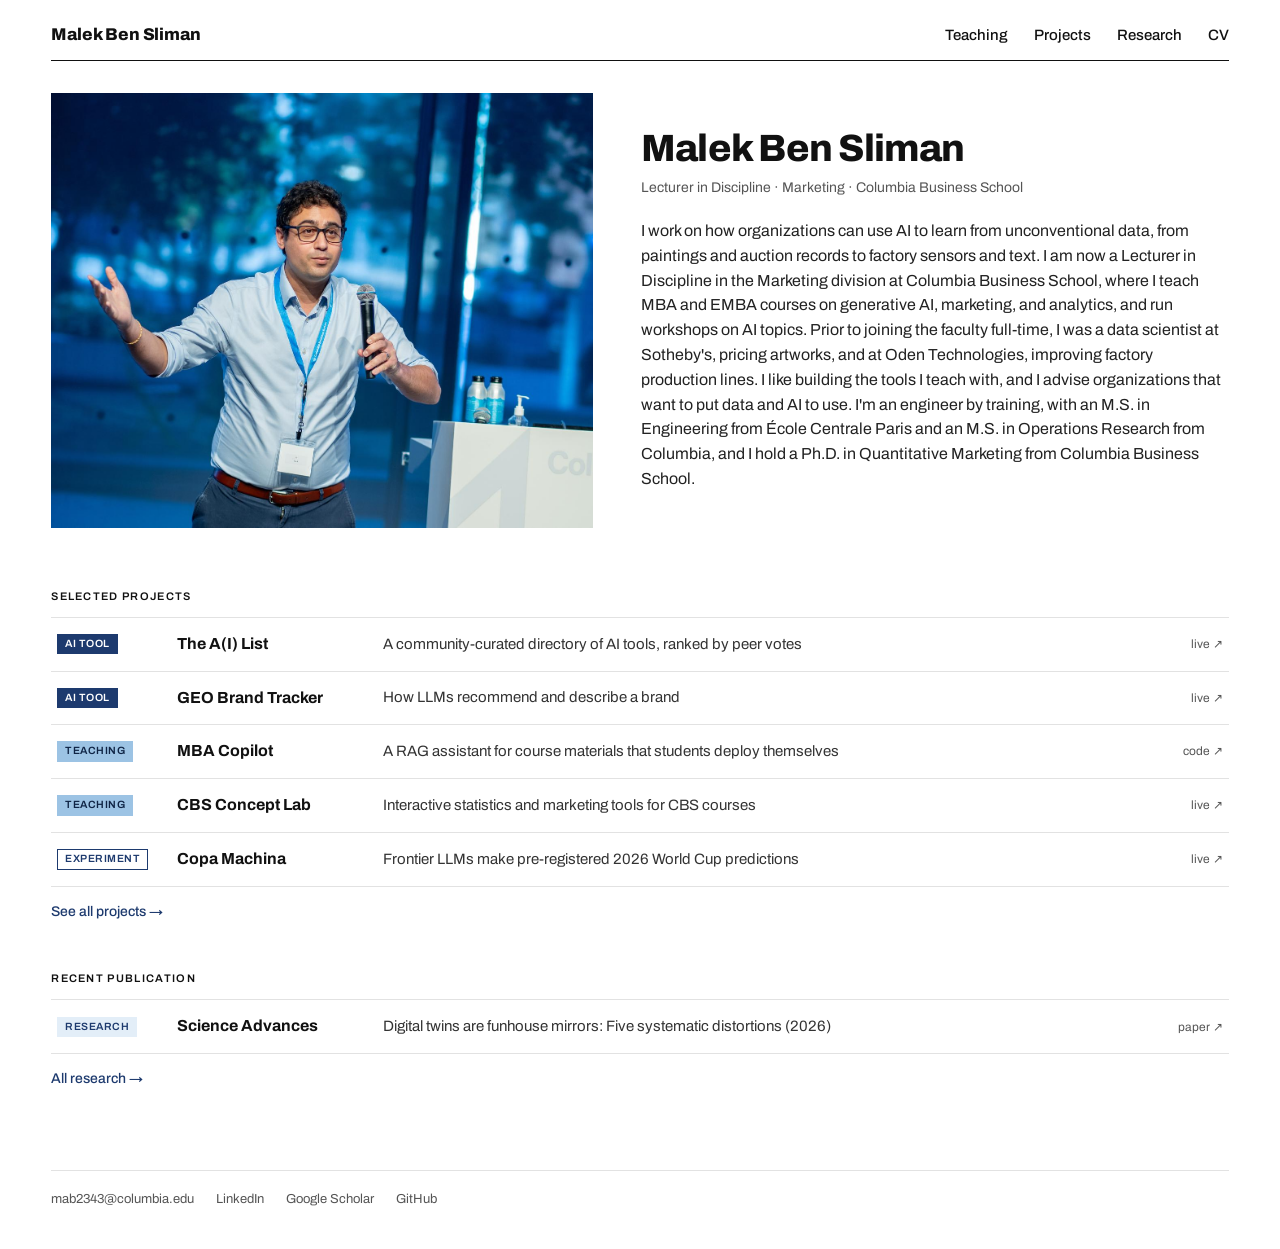
==== index.html @ 9b0d3ec6 "Wider layout on big screens; Science Advances paper on homepage - Content column 1040px -> 1280px wi" ====
<!doctype html>
<html lang="en">
<head>
  <meta charset="utf-8">
  <meta name="viewport" content="width=device-width, initial-scale=1">
  <title>Malek Ben Sliman</title>
  <meta name="description" content="Malek Ben Sliman is a Lecturer in Discipline in the Marketing division at Columbia Business School, working on how organizations can use AI to learn from unconventional data.">
  <meta name="google-site-verification" content="Wvb4ztsXDy-5L_1OYWuLPOG2adjC0HiQER0uwKYzLbo">
  <meta property="og:title" content="Malek Ben Sliman">
  <meta property="og:description" content="Lecturer in Discipline, Marketing, Columbia Business School. AI, unconventional data, and the tools I teach with.">
  <meta property="og:image" content="https://malekbensliman.github.io/photo-headshot.jpg">
  <meta property="og:type" content="website">
  <link rel="icon" href="data:image/svg+xml,%3Csvg xmlns='http://www.w3.org/2000/svg' viewBox='0 0 32 32'%3E%3Crect width='32' height='32' fill='%231d3a6e'/%3E%3Ctext x='16' y='23' font-family='Arial' font-weight='700' font-size='20' fill='%23fff' text-anchor='middle'%3EM%3C/text%3E%3C/svg%3E">
  <link rel="preconnect" href="https://fonts.googleapis.com">
  <link rel="preconnect" href="https://fonts.gstatic.com" crossorigin>
  <link href="https://fonts.googleapis.com/css2?family=Archivo:wght@400;500;600;800&display=swap" rel="stylesheet">
  <link rel="stylesheet" href="style.css?v=4">
</head>
<body>
  <header class="site-header">
    <div class="wrap">
      <a class="site-name" href="index.html">Malek Ben Sliman</a>
      <nav>
        <a href="teaching.html">Teaching</a>
        <a href="projects.html">Projects</a>
        <a href="research.html">Research</a>
        <a href="cv.pdf">CV</a>
      </nav>
    </div>
  </header>

  <main class="wrap">
    <section class="hero">
      <img class="hero-photo" src="photo-stage.jpg" alt="Malek Ben Sliman teaching at Columbia Business School">
      <div class="hero-text">
        <h1>Malek Ben Sliman</h1>
        <p class="role">Lecturer in Discipline · Marketing · Columbia Business School</p>
        <p class="intro">I work on how organizations can use AI to learn from unconventional data, from paintings and auction records to factory sensors and text. I am now a Lecturer in Discipline in the Marketing division at Columbia Business School, where I teach MBA and EMBA courses on generative AI, marketing, and analytics, and run workshops on AI topics. Prior to joining the faculty full-time, I was a data scientist at Sotheby's, pricing artworks, and at Oden Technologies, improving factory production lines. I like building the tools I teach with, and I advise organizations that want to put data and AI to use. I'm an engineer by training, with an M.S. in Engineering from École Centrale Paris and an M.S. in Operations Research from Columbia, and I hold a Ph.D. in Quantitative Marketing from Columbia Business School.</p>
      </div>
    </section>

    <section id="projects">
      <h2 class="label">Selected projects</h2>
      <ol class="projects">
        <li class="project">
          <a class="row" href="https://the-ai-list.io/" target="_blank" rel="noopener">
            <span class="tag tag-ai">AI tool</span>
            <span class="project-name">The A(I) List</span>
            <span class="project-desc">A community-curated directory of AI tools, ranked by peer votes</span>
            <span class="project-go">live <span aria-hidden="true">↗</span></span>
          </a>
        </li>
        <li class="project">
          <a class="row" href="https://geo-brand-tracker--geo-brand-tracker.us-central1.hosted.app/" target="_blank" rel="noopener">
            <span class="tag tag-ai">AI tool</span>
            <span class="project-name">GEO Brand Tracker</span>
            <span class="project-desc">How LLMs recommend and describe a brand</span>
            <span class="project-go">live <span aria-hidden="true">↗</span></span>
          </a>
        </li>
        <li class="project">
          <a class="row" href="https://github.com/malekbensliman/mba-copilot" target="_blank" rel="noopener">
            <span class="tag tag-teaching">Teaching</span>
            <span class="project-name">MBA Copilot</span>
            <span class="project-desc">A RAG assistant for course materials that students deploy themselves</span>
            <span class="project-go">code <span aria-hidden="true">↗</span></span>
          </a>
        </li>
        <li class="project">
          <a class="row" href="https://cbs-concept-lab.web.app/" target="_blank" rel="noopener">
            <span class="tag tag-teaching">Teaching</span>
            <span class="project-name">CBS Concept Lab</span>
            <span class="project-desc">Interactive statistics and marketing tools for CBS courses</span>
            <span class="project-go">live <span aria-hidden="true">↗</span></span>
          </a>
        </li>
        <li class="project">
          <a class="row" href="https://copa-machina.vercel.app/" target="_blank" rel="noopener">
            <span class="tag tag-experiment">Experiment</span>
            <span class="project-name">Copa Machina</span>
            <span class="project-desc">Frontier LLMs make pre-registered 2026 World Cup predictions</span>
            <span class="project-go">live <span aria-hidden="true">↗</span></span>
          </a>
        </li>
      </ol>
      <p class="see-all"><a href="projects.html">See all projects <span aria-hidden="true">→</span></a></p>
    </section>

    <section id="publication">
      <h2 class="label">Recent publication</h2>
      <ol class="projects">
        <li class="project">
          <a class="row" href="https://doi.org/10.1126/sciadv.aeh8260" target="_blank" rel="noopener">
            <span class="tag tag-research">Research</span>
            <span class="project-name">Science Advances</span>
            <span class="project-desc">Digital twins are funhouse mirrors: Five systematic distortions (2026)</span>
            <span class="project-go">paper <span aria-hidden="true">↗</span></span>
          </a>
        </li>
      </ol>
      <p class="see-all"><a href="research.html">All research <span aria-hidden="true">→</span></a></p>
    </section>
  </main>

  <footer class="site-footer">
    <div class="wrap">
      <a href="mailto:mab2343@columbia.edu">mab2343@columbia.edu</a>
      <a href="https://www.linkedin.com/in/malekbensliman" target="_blank" rel="noopener">LinkedIn</a>
      <a href="https://scholar.google.com/citations?user=B9X_WdcAAAAJ" target="_blank" rel="noopener">Google Scholar</a>
      <a href="https://github.com/malekbensliman" target="_blank" rel="noopener">GitHub</a>
    </div>
  </footer>
</body>
</html>
---- style.css ----
/* Malek Ben Sliman: site styles.
   White page, Archivo throughout, color only in category tags. */

:root {
  --ink: #111;
  --muted: #555;
  --rule: #e2e2e2;
  --link: #1d3a6e;
  --wrap: 1280px;
  --gutter: clamp(32px, 4vw, 64px);
}

*, *::before, *::after { box-sizing: border-box; }

html { -webkit-text-size-adjust: 100%; }

body {
  margin: 0;
  background: #fff;
  color: var(--ink);
  font-family: "Archivo", "Helvetica Neue", Arial, sans-serif;
  font-size: 16px;
  font-weight: 400;
  line-height: 1.55;
}

img { display: block; max-width: 100%; }

a { color: var(--link); text-decoration: none; }
a:hover { text-decoration: underline; }

h1, h2, h3, p { margin: 0; }

.wrap {
  max-width: var(--wrap);
  margin: 0 auto;
  padding: 0 var(--gutter);
}

/* ---------- Header ---------- */

/* Header and footer rules span the content column, not the padded box. */
.site-header .wrap,
.site-footer .wrap {
  width: calc(100% - 2 * var(--gutter));
  max-width: calc(var(--wrap) - 2 * var(--gutter));
  padding-left: 0;
  padding-right: 0;
}

.site-header .wrap {
  display: flex;
  align-items: baseline;
  justify-content: space-between;
  gap: 24px;
  padding-top: 22px;
  padding-bottom: 12px;
  border-bottom: 1.5px solid var(--ink);
}

.site-name {
  color: var(--ink);
  font-weight: 800;
  font-size: 17px;
  letter-spacing: -0.01em;
}
.site-name:hover { text-decoration: none; }

.site-header nav { display: flex; gap: 26px; font-size: 15px; font-weight: 500; }
.site-header nav a { color: var(--ink); }
.site-header nav a:hover { color: var(--link); }

/* ---------- Shared type ---------- */

.label {
  font-size: 11px;
  font-weight: 600;
  letter-spacing: 0.12em;
  text-transform: uppercase;
  margin-bottom: 12px;
}

.page-title {
  font-weight: 800;
  font-size: 36px;
  line-height: 1.05;
  letter-spacing: -0.02em;
  margin: 48px 0 8px;
}

.section { margin-top: 52px; }

.meta { color: var(--muted); font-size: 14px; }

/* ---------- Tags ---------- */

.tag {
  display: inline-block;
  padding: 3px 8px;
  font-size: 10.5px;
  font-weight: 600;
  letter-spacing: 0.05em;
  line-height: 1.4;
  text-transform: uppercase;
  white-space: nowrap;
}
.tag-ai { background: #1d3a6e; color: #fff; }
.tag-teaching { background: #9cc3e4; color: #0f2445; }
.tag-research { background: #e3eef8; color: #1d3a6e; }
.tag-experiment { background: #fff; color: #1d3a6e; outline: 1px solid #1d3a6e; outline-offset: -1px; }

/* ---------- Home: hero ---------- */

.hero {
  display: grid;
  grid-template-columns: 46% 1fr;
  min-height: 380px;
  margin-top: 32px;
}

.hero-photo {
  width: 100%;
  height: 100%;
  object-fit: cover;
  object-position: 48% 30%;
}

.hero-text { align-self: center; padding: 36px 0 36px 48px; }

.hero h1 {
  font-weight: 800;
  font-size: 38px;
  line-height: 1.05;
  letter-spacing: -0.02em;
}

.hero .role { color: var(--muted); font-size: 14px; margin: 8px 0 20px; }

.hero .intro { font-size: 16px; color: #222; }

/* ---------- Home: projects ---------- */

#projects { margin-top: 60px; scroll-margin-top: 24px; }
#publication { margin-top: 48px; }

.projects { list-style: none; margin: 0; padding: 0; border-bottom: 1px solid var(--rule); }

.project { border-top: 1px solid var(--rule); }

.project .row {
  display: grid;
  grid-template-columns: 104px 190px 1fr 64px;
  gap: 16px;
  align-items: center;
  padding: 14px 6px;
  color: var(--ink);
}
.project .row:hover { text-decoration: none; background: #f5f8fc; }
.project .row:hover .project-name { color: var(--link); }

.project .tag { justify-self: start; }
.project-name { font-weight: 700; }
.project-desc { color: #333; font-size: 15px; }
.project-go { color: var(--muted); font-size: 12px; text-align: right; white-space: nowrap; }

/* ---------- Inner pages: courses, entries ---------- */

.lede { max-width: 760px; margin-bottom: 8px; }

.course { border-top: 1px solid var(--rule); padding: 22px 0 24px; max-width: 760px; }
.course:first-of-type { margin-top: 20px; }
.course h3 { font-size: 20px; font-weight: 700; letter-spacing: -0.01em; }
.course .meta { margin: 4px 0 10px; }

.entries { list-style: none; margin: 0; padding: 0; max-width: 760px; }
.entries li { border-top: 1px solid var(--rule); padding: 14px 0; }
.entries li:last-child { border-bottom: 1px solid var(--rule); }
.entries strong { font-weight: 700; }
.lede + .entries { margin-top: 16px; }

.pub { border-top: 1px solid var(--rule); padding: 20px 0 22px; max-width: 760px; scroll-margin-top: 24px; }
.pub:first-of-type { margin-top: 4px; }
.pub h3 { font-size: 18px; font-weight: 700; line-height: 1.3; }
.pub h3 a { color: var(--ink); }
.pub h3 a:hover { color: var(--link); }
.pub .meta { margin-top: 6px; }
.pub .meta b { font-weight: 600; color: var(--ink); }
.pub details { margin-top: 10px; }
.pub summary { cursor: pointer; color: var(--link); font-size: 14px; font-weight: 500; }
.pub details p { margin-top: 10px; font-size: 15px; color: #333; }

/* ---------- Projects page ---------- */

.see-all { margin-top: 14px; font-size: 14px; font-weight: 500; }

.project-entry {
  display: grid;
  grid-template-columns: 380px 1fr;
  gap: 32px;
  align-items: start;
  border-top: 1px solid var(--rule);
  padding: 28px 0;
  scroll-margin-top: 24px;
}
.project-entry:first-of-type { margin-top: 28px; }
.project-entry:last-of-type { border-bottom: 1px solid var(--rule); }

.project-shot {
  width: 100%;
  aspect-ratio: 16 / 10;
  object-fit: cover;
  object-position: left top;
  border: 1px solid var(--rule);
}
.shot-block { display: flex; align-items: flex-end; padding: 18px; border: 0; }
.shot-block span { font-weight: 800; font-size: 26px; line-height: 1.05; letter-spacing: -0.02em; }
.shot-teaching { background: #9cc3e4; color: #0f2445; }

.project-body h2 { font-size: 22px; font-weight: 800; letter-spacing: -0.01em; }
.project-meta { margin: 8px 0 12px; font-size: 14px; color: var(--muted); display: flex; flex-wrap: wrap; gap: 6px 10px; align-items: center; }
.project-summary { max-width: 62ch; }
.project-links { margin-top: 12px; font-size: 14px; font-weight: 600; }

/* ---------- Teaching: headshot ---------- */

.page-head { display: flex; align-items: flex-end; justify-content: space-between; gap: 24px; max-width: 760px; }
.headshot { width: 140px; height: 140px; object-fit: cover; object-position: 52% 18%; margin-top: 32px; }

/* ---------- Footer ---------- */

.site-footer .wrap {
  display: flex;
  flex-wrap: wrap;
  gap: 8px 22px;
  margin-top: 80px;
  padding-top: 18px;
  padding-bottom: 40px;
  border-top: 1px solid var(--rule);
  font-size: 13px;
  color: var(--muted);
}
.site-footer a { color: var(--muted); }
.site-footer a:hover { color: var(--link); }

/* ---------- Large screens ---------- */

@media (min-width: 1440px) {
  body { font-size: 17px; }
  .hero { min-height: 460px; }
  .hero h1 { font-size: 46px; }
  .hero .role { font-size: 15px; }
  .hero .intro { font-size: 17px; }
  .page-title { font-size: 42px; }
  .project .row { grid-template-columns: 120px 230px 1fr 70px; padding-top: 16px; padding-bottom: 16px; }
  .project-desc { font-size: 16px; }
  .project-entry { grid-template-columns: 440px 1fr; gap: 40px; }
  .course, .entries, .pub, .lede, .page-head { max-width: 860px; }
}

/* ---------- Phones and portrait tablets ---------- */

@media (max-width: 860px) {
  :root { --gutter: 16px; }

  .site-header .wrap { flex-direction: column; gap: 6px; }
  .site-header nav { flex-wrap: wrap; gap: 4px 18px; }

  .hero { grid-template-columns: 1fr; min-height: 0; margin-top: 20px; }
  .hero-photo { height: clamp(280px, 50vw, 420px); }
  .hero-text { padding: 22px 0 0; }
  .hero h1 { font-size: 32px; }

  .page-title { font-size: 30px; margin-top: 32px; }

  .project-entry { grid-template-columns: 1fr; gap: 16px; }
  .headshot { width: 96px; height: 96px; margin-top: 24px; }

  .project .row {
    grid-template-columns: auto 1fr auto;
    grid-template-areas: "tag name go" "desc desc desc";
    gap: 6px 10px;
    padding: 12px 0;
  }
  .project .tag { grid-area: tag; }
  .project-name { grid-area: name; }
  .project-go { grid-area: go; }
  .project-desc { grid-area: desc; font-size: 14px; }
}
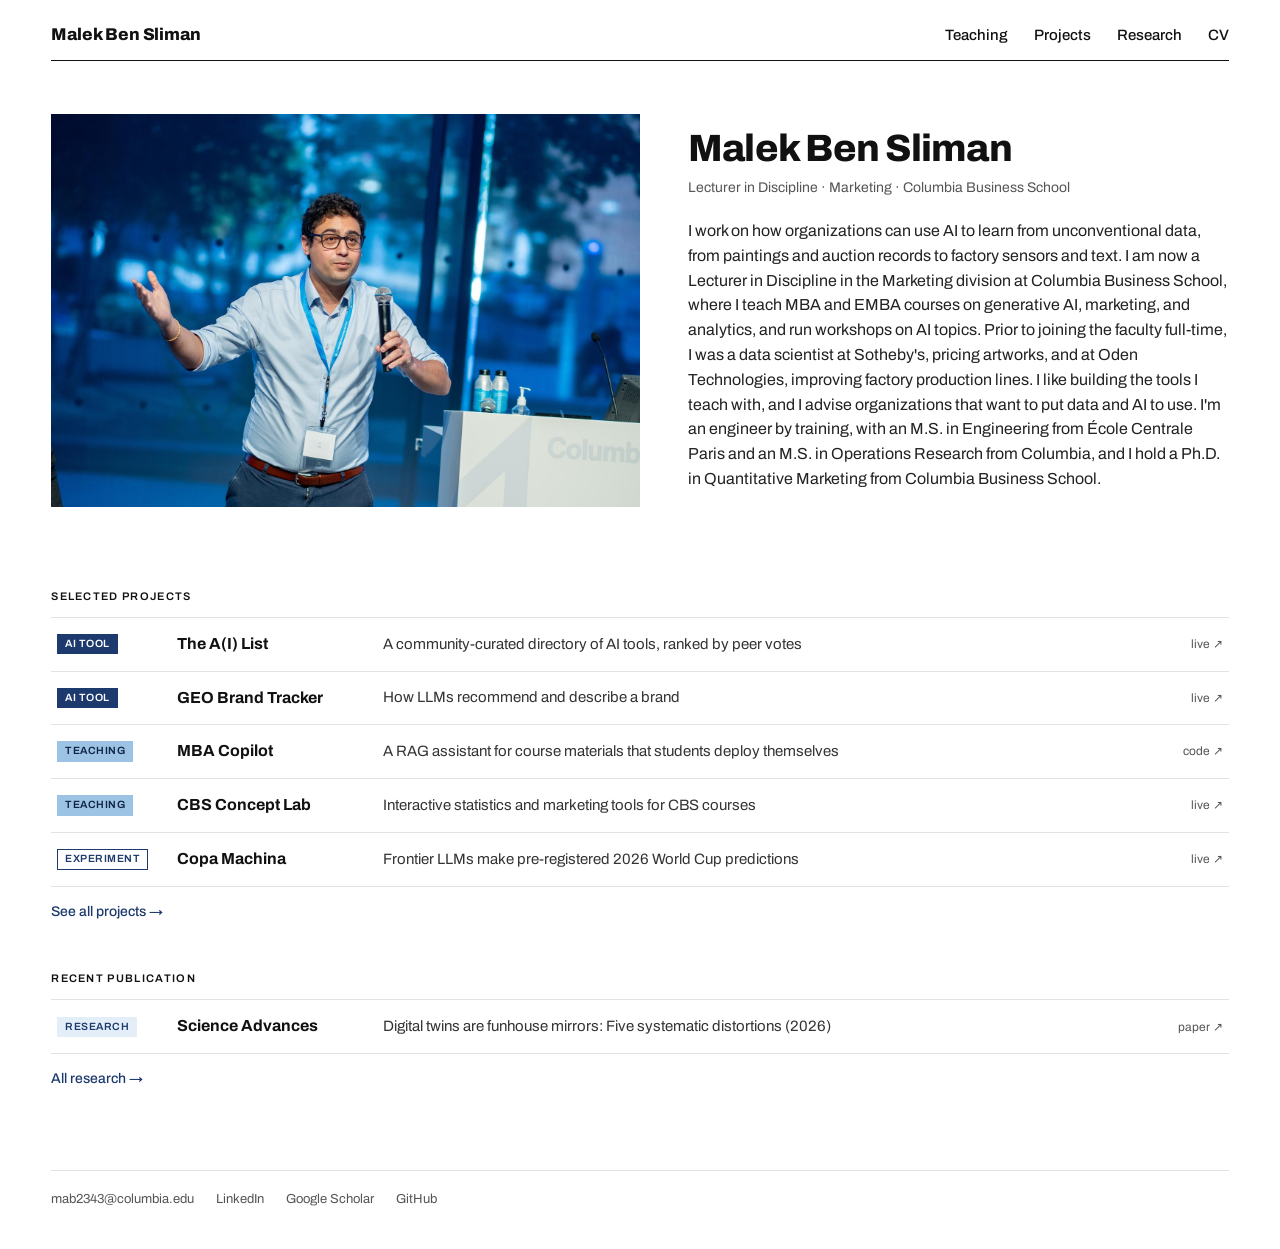
==== commit e7593683: "Show homepage photo uncropped so the open-hand gesture stays in frame Claude-Session: https://claude" ====
--- a/index.html
+++ b/index.html
@@ -14,7 +14,7 @@
   <link rel="preconnect" href="https://fonts.googleapis.com">
   <link rel="preconnect" href="https://fonts.gstatic.com" crossorigin>
   <link href="https://fonts.googleapis.com/css2?family=Archivo:wght@400;500;600;800&display=swap" rel="stylesheet">
-  <link rel="stylesheet" href="style.css?v=4">
+  <link rel="stylesheet" href="style.css?v=5">
 </head>
 <body>
   <header class="site-header">
--- a/style.css
+++ b/style.css
@@ -113,17 +113,13 @@
 
 .hero {
   display: grid;
-  grid-template-columns: 46% 1fr;
-  min-height: 380px;
+  grid-template-columns: 50% 1fr;
+  align-items: center;
   margin-top: 32px;
 }
 
-.hero-photo {
-  width: 100%;
-  height: 100%;
-  object-fit: cover;
-  object-position: 48% 30%;
-}
+/* Shown whole at its natural 3:2 shape: the open-hand gesture is the point of the photo. */
+.hero-photo { width: 100%; height: auto; }
 
 .hero-text { align-self: center; padding: 36px 0 36px 48px; }
 
@@ -246,7 +242,6 @@
 
 @media (min-width: 1440px) {
   body { font-size: 17px; }
-  .hero { min-height: 460px; }
   .hero h1 { font-size: 46px; }
   .hero .role { font-size: 15px; }
   .hero .intro { font-size: 17px; }
@@ -265,8 +260,7 @@
   .site-header .wrap { flex-direction: column; gap: 6px; }
   .site-header nav { flex-wrap: wrap; gap: 4px 18px; }
 
-  .hero { grid-template-columns: 1fr; min-height: 0; margin-top: 20px; }
-  .hero-photo { height: clamp(280px, 50vw, 420px); }
+  .hero { grid-template-columns: 1fr; margin-top: 20px; }
   .hero-text { padding: 22px 0 0; }
   .hero h1 { font-size: 32px; }
 
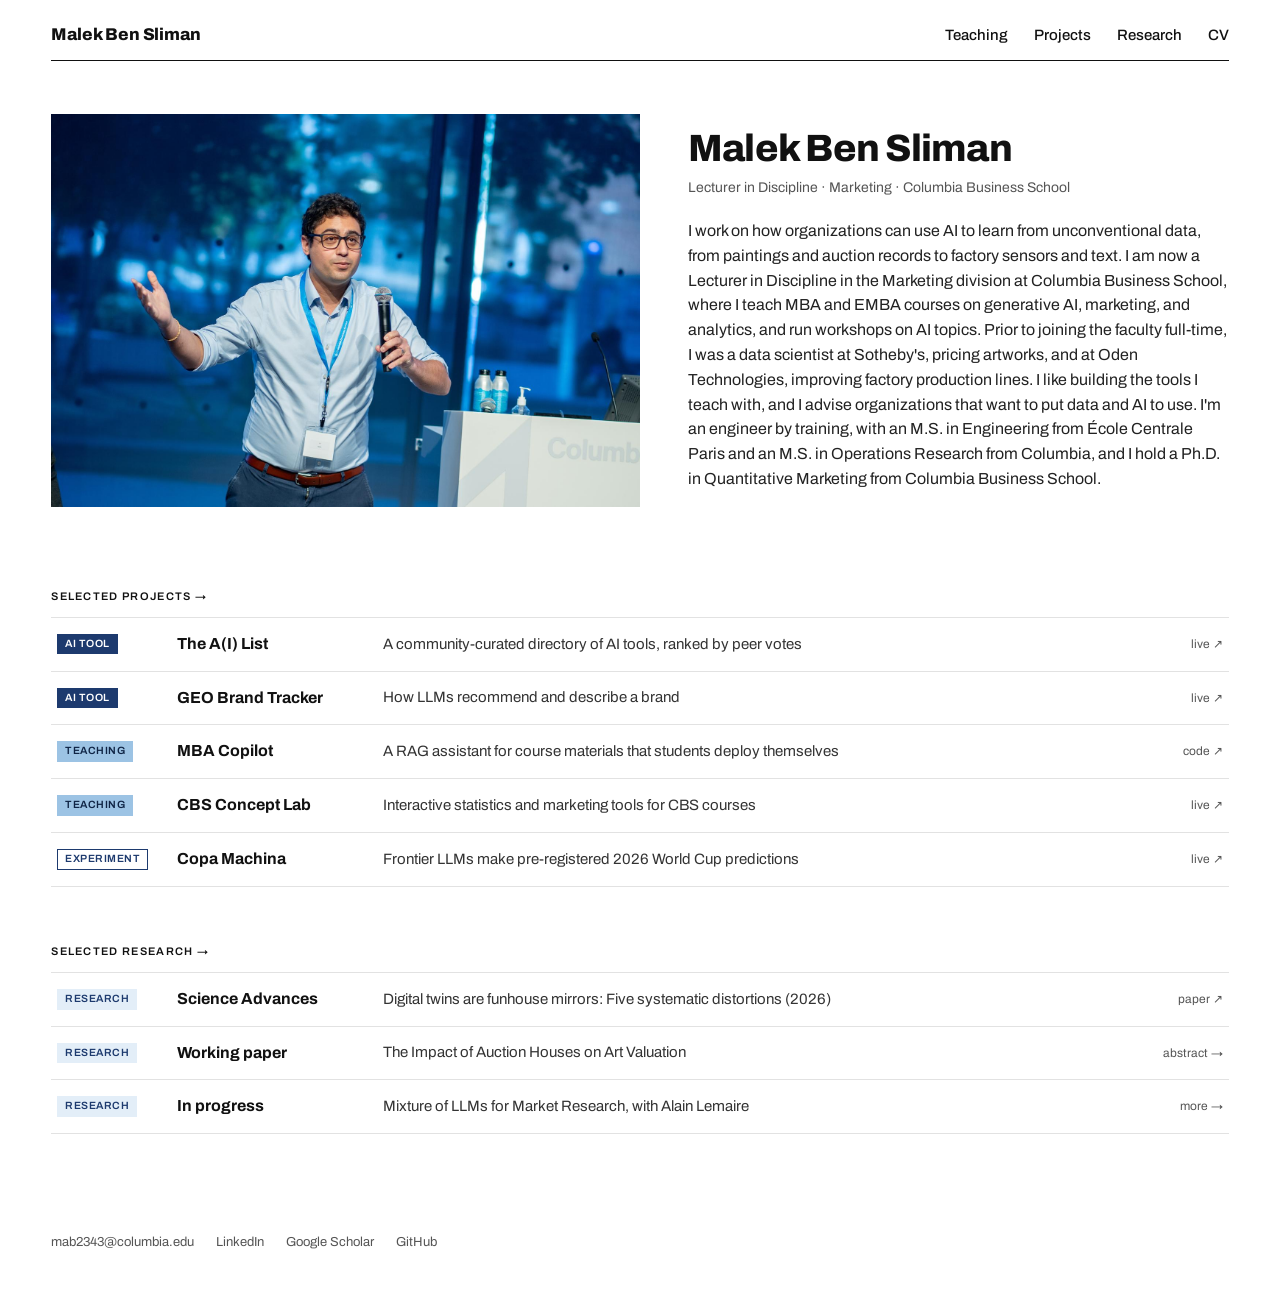
==== commit 7e5f4eb2: "Use the page width; homepage Selected research - Content column 1440px; Teaching and Research use tw" ====
--- a/index.html
+++ b/index.html
@@ -10,11 +10,11 @@
   <meta property="og:description" content="Lecturer in Discipline, Marketing, Columbia Business School. AI, unconventional data, and the tools I teach with.">
   <meta property="og:image" content="https://malekbensliman.github.io/photo-headshot.jpg">
   <meta property="og:type" content="website">
-  <link rel="icon" href="data:image/svg+xml,%3Csvg xmlns='http://www.w3.org/2000/svg' viewBox='0 0 32 32'%3E%3Crect width='32' height='32' fill='%231d3a6e'/%3E%3Ctext x='16' y='23' font-family='Arial' font-weight='700' font-size='20' fill='%23fff' text-anchor='middle'%3EM%3C/text%3E%3C/svg%3E">
+  <link rel="icon" type="image/svg+xml" href="favicon.svg">
   <link rel="preconnect" href="https://fonts.googleapis.com">
   <link rel="preconnect" href="https://fonts.gstatic.com" crossorigin>
   <link href="https://fonts.googleapis.com/css2?family=Archivo:wght@400;500;600;800&display=swap" rel="stylesheet">
-  <link rel="stylesheet" href="style.css?v=5">
+  <link rel="stylesheet" href="style.css?v=6">
 </head>
 <body>
   <header class="site-header">
@@ -40,7 +40,7 @@
     </section>
 
     <section id="projects">
-      <h2 class="label">Selected projects</h2>
+      <h2 class="label"><a href="projects.html">Selected projects <span aria-hidden="true">→</span></a></h2>
       <ol class="projects">
         <li class="project">
           <a class="row" href="https://the-ai-list.io/" target="_blank" rel="noopener">
@@ -83,11 +83,10 @@
           </a>
         </li>
       </ol>
-      <p class="see-all"><a href="projects.html">See all projects <span aria-hidden="true">→</span></a></p>
     </section>
 
-    <section id="publication">
-      <h2 class="label">Recent publication</h2>
+    <section id="research">
+      <h2 class="label"><a href="research.html">Selected research <span aria-hidden="true">→</span></a></h2>
       <ol class="projects">
         <li class="project">
           <a class="row" href="https://doi.org/10.1126/sciadv.aeh8260" target="_blank" rel="noopener">
@@ -97,8 +96,23 @@
             <span class="project-go">paper <span aria-hidden="true">↗</span></span>
           </a>
         </li>
+        <li class="project">
+          <a class="row" href="research.html#art-valuation">
+            <span class="tag tag-research">Research</span>
+            <span class="project-name">Working paper</span>
+            <span class="project-desc">The Impact of Auction Houses on Art Valuation</span>
+            <span class="project-go">abstract <span aria-hidden="true">→</span></span>
+          </a>
+        </li>
+        <li class="project">
+          <a class="row" href="research.html#llm-mixture">
+            <span class="tag tag-research">Research</span>
+            <span class="project-name">In progress</span>
+            <span class="project-desc">Mixture of LLMs for Market Research, with Alain Lemaire</span>
+            <span class="project-go">more <span aria-hidden="true">→</span></span>
+          </a>
+        </li>
       </ol>
-      <p class="see-all"><a href="research.html">All research <span aria-hidden="true">→</span></a></p>
     </section>
   </main>
 
--- a/style.css
+++ b/style.css
@@ -6,7 +6,7 @@
   --muted: #555;
   --rule: #e2e2e2;
   --link: #1d3a6e;
-  --wrap: 1280px;
+  --wrap: 1440px;
   --gutter: clamp(32px, 4vw, 64px);
 }
 
@@ -137,7 +137,7 @@
 /* ---------- Home: projects ---------- */
 
 #projects { margin-top: 60px; scroll-margin-top: 24px; }
-#publication { margin-top: 48px; }
+#research { margin-top: 56px; }
 
 .projects { list-style: none; margin: 0; padding: 0; border-bottom: 1px solid var(--rule); }
 
@@ -161,33 +161,45 @@
 
 /* ---------- Inner pages: courses, entries ---------- */
 
-.lede { max-width: 760px; margin-bottom: 8px; }
-
-.course { border-top: 1px solid var(--rule); padding: 22px 0 24px; max-width: 760px; }
+.lede { max-width: 860px; margin-bottom: 8px; }
+
+/* Two columns on wide screens: name and details left, description right. */
+.course, .pub, .entries li {
+  display: grid;
+  grid-template-columns: minmax(260px, 1fr) 2fr;
+  grid-template-rows: auto 1fr; /* extra height goes below the details, not between title and details */
+  column-gap: 48px;
+  align-items: start;
+}
+.course > *, .pub > *, .entries li > * { grid-column: 1; }
+.course > p:not(.meta), .pub > details, .entries .entry-text { grid-column: 2; grid-row: 1 / span 2; }
+
+.course { border-top: 1px solid var(--rule); padding: 22px 0 24px; }
 .course:first-of-type { margin-top: 20px; }
 .course h3 { font-size: 20px; font-weight: 700; letter-spacing: -0.01em; }
-.course .meta { margin: 4px 0 10px; }
-
-.entries { list-style: none; margin: 0; padding: 0; max-width: 760px; }
+.course .meta { margin: 4px 0 0; }
+
+.entries { list-style: none; margin: 0; padding: 0; }
 .entries li { border-top: 1px solid var(--rule); padding: 14px 0; }
 .entries li:last-child { border-bottom: 1px solid var(--rule); }
 .entries strong { font-weight: 700; }
 .lede + .entries { margin-top: 16px; }
 
-.pub { border-top: 1px solid var(--rule); padding: 20px 0 22px; max-width: 760px; scroll-margin-top: 24px; }
+.pub { border-top: 1px solid var(--rule); padding: 20px 0 22px; scroll-margin-top: 24px; }
 .pub:first-of-type { margin-top: 4px; }
 .pub h3 { font-size: 18px; font-weight: 700; line-height: 1.3; }
 .pub h3 a { color: var(--ink); }
 .pub h3 a:hover { color: var(--link); }
 .pub .meta { margin-top: 6px; }
 .pub .meta b { font-weight: 600; color: var(--ink); }
-.pub details { margin-top: 10px; }
+.pub details { margin-top: 0; }
 .pub summary { cursor: pointer; color: var(--link); font-size: 14px; font-weight: 500; }
-.pub details p { margin-top: 10px; font-size: 15px; color: #333; }
+.pub details p { margin-top: 8px; font-size: 15px; color: #333; }
 
 /* ---------- Projects page ---------- */
 
-.see-all { margin-top: 14px; font-size: 14px; font-weight: 500; }
+h2.label a { color: var(--ink); }
+h2.label a:hover { color: var(--link); text-decoration: none; }
 
 .project-entry {
   display: grid;
@@ -219,7 +231,7 @@
 
 /* ---------- Teaching: headshot ---------- */
 
-.page-head { display: flex; align-items: flex-end; justify-content: space-between; gap: 24px; max-width: 760px; }
+.page-head { display: flex; align-items: flex-end; justify-content: space-between; gap: 24px; }
 .headshot { width: 140px; height: 140px; object-fit: cover; object-position: 52% 18%; margin-top: 32px; }
 
 /* ---------- Footer ---------- */
@@ -231,7 +243,6 @@
   margin-top: 80px;
   padding-top: 18px;
   padding-bottom: 40px;
-  border-top: 1px solid var(--rule);
   font-size: 13px;
   color: var(--muted);
 }
@@ -249,7 +260,6 @@
   .project .row { grid-template-columns: 120px 230px 1fr 70px; padding-top: 16px; padding-bottom: 16px; }
   .project-desc { font-size: 16px; }
   .project-entry { grid-template-columns: 440px 1fr; gap: 40px; }
-  .course, .entries, .pub, .lede, .page-head { max-width: 860px; }
 }
 
 /* ---------- Phones and portrait tablets ---------- */
@@ -267,6 +277,8 @@
   .page-title { font-size: 30px; margin-top: 32px; }
 
   .project-entry { grid-template-columns: 1fr; gap: 16px; }
+  .course, .pub, .entries li { grid-template-columns: 1fr; }
+  .course > p:not(.meta), .pub > details, .entries .entry-text { grid-column: 1; grid-row: auto; margin-top: 10px; }
   .headshot { width: 96px; height: 96px; margin-top: 24px; }
 
   .project .row {
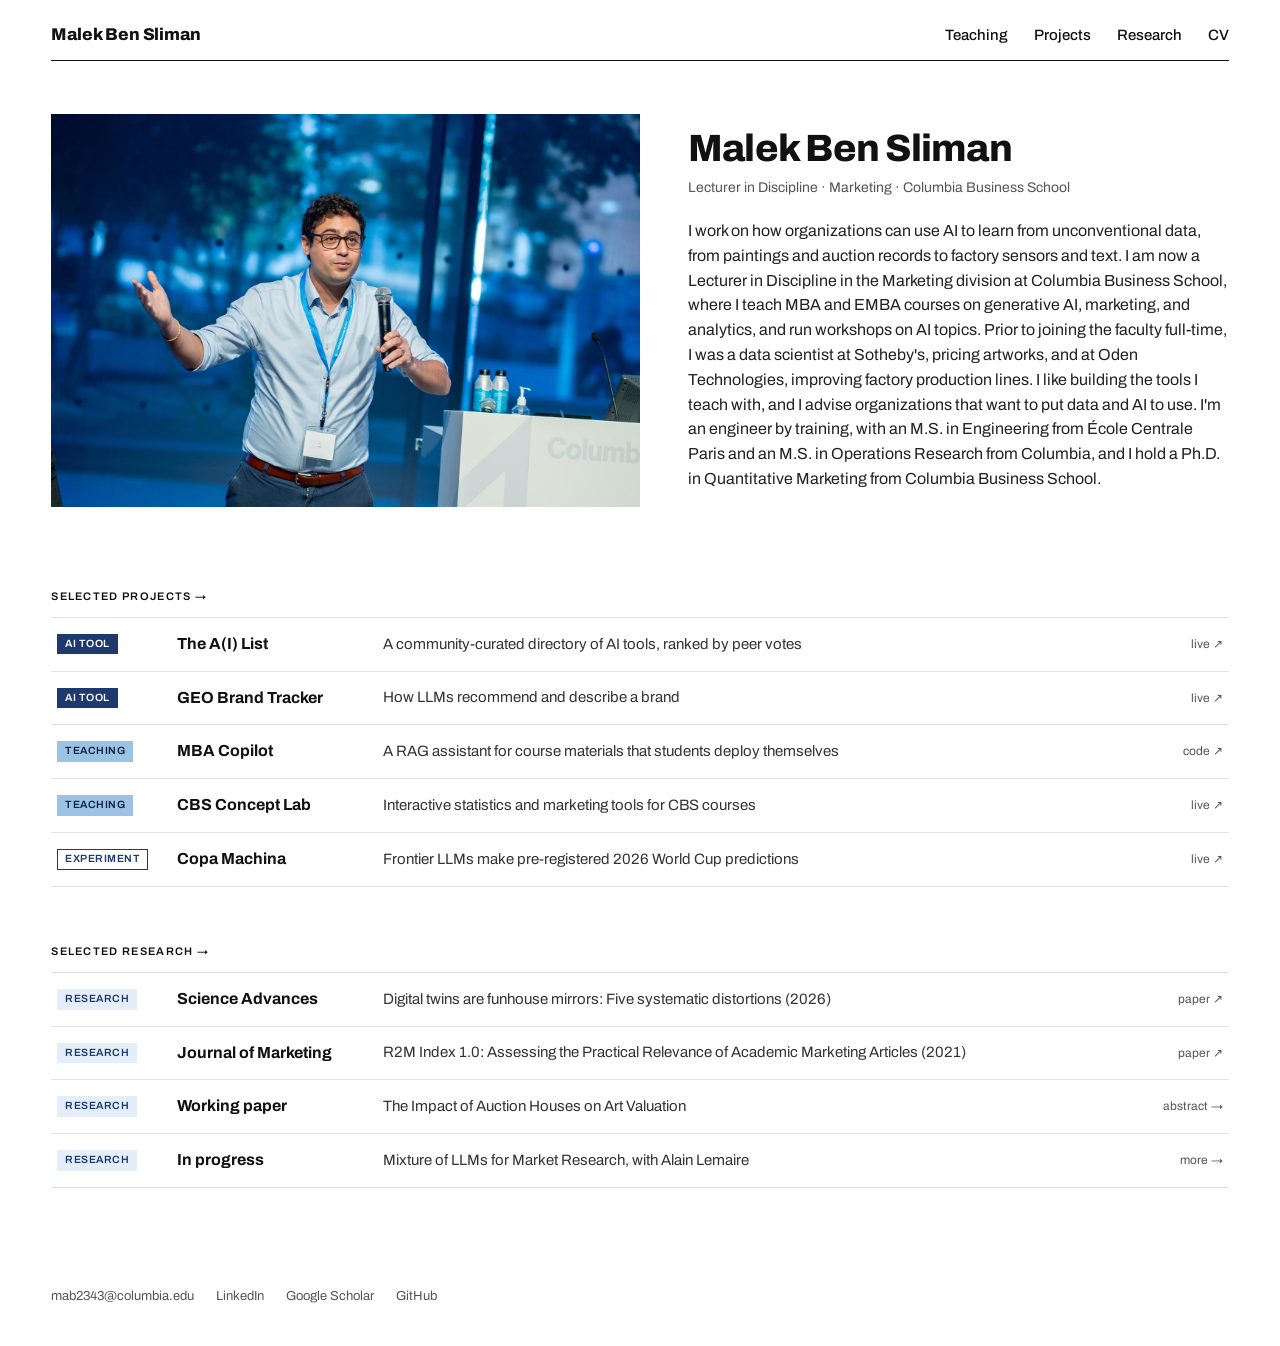
==== commit 4427358e: "Homepage Selected research: add R2M paper Claude-Session: https://claude.ai/code/session_012SG5mrsdF" ====
--- a/index.html
+++ b/index.html
@@ -14,7 +14,7 @@
   <link rel="preconnect" href="https://fonts.googleapis.com">
   <link rel="preconnect" href="https://fonts.gstatic.com" crossorigin>
   <link href="https://fonts.googleapis.com/css2?family=Archivo:wght@400;500;600;800&display=swap" rel="stylesheet">
-  <link rel="stylesheet" href="style.css?v=6">
+  <link rel="stylesheet" href="style.css?v=7">
 </head>
 <body>
   <header class="site-header">
@@ -97,6 +97,14 @@
           </a>
         </li>
         <li class="project">
+          <a class="row" href="https://doi.org/10.1177/00222429211028145" target="_blank" rel="noopener">
+            <span class="tag tag-research">Research</span>
+            <span class="project-name">Journal of Marketing</span>
+            <span class="project-desc">R2M Index 1.0: Assessing the Practical Relevance of Academic Marketing Articles (2021)</span>
+            <span class="project-go">paper <span aria-hidden="true">↗</span></span>
+          </a>
+        </li>
+        <li class="project">
           <a class="row" href="research.html#art-valuation">
             <span class="tag tag-research">Research</span>
             <span class="project-name">Working paper</span>
--- a/style.css
+++ b/style.css
@@ -231,8 +231,11 @@
 
 /* ---------- Teaching: headshot ---------- */
 
-.page-head { display: flex; align-items: flex-end; justify-content: space-between; gap: 24px; }
-.headshot { width: 140px; height: 140px; object-fit: cover; object-position: 52% 18%; margin-top: 32px; }
+/* Small header like the homepage hero: headshot (uncropped) beside the title and intro line. */
+.page-head { display: grid; grid-template-columns: 300px 1fr; gap: 40px; align-items: center; margin-top: 40px; }
+.page-head .page-title { margin-top: 0; }
+.page-head .lede { margin-top: 12px; }
+.headshot { width: 100%; height: auto; }
 
 /* ---------- Footer ---------- */
 
@@ -257,6 +260,7 @@
   .hero .role { font-size: 15px; }
   .hero .intro { font-size: 17px; }
   .page-title { font-size: 42px; }
+  .page-head { grid-template-columns: 360px 1fr; }
   .project .row { grid-template-columns: 120px 230px 1fr 70px; padding-top: 16px; padding-bottom: 16px; }
   .project-desc { font-size: 16px; }
   .project-entry { grid-template-columns: 440px 1fr; gap: 40px; }
@@ -279,7 +283,8 @@
   .project-entry { grid-template-columns: 1fr; gap: 16px; }
   .course, .pub, .entries li { grid-template-columns: 1fr; }
   .course > p:not(.meta), .pub > details, .entries .entry-text { grid-column: 1; grid-row: auto; margin-top: 10px; }
-  .headshot { width: 96px; height: 96px; margin-top: 24px; }
+  .page-head { grid-template-columns: 1fr; gap: 20px; margin-top: 24px; }
+  .headshot { width: 240px; }
 
   .project .row {
     grid-template-columns: auto 1fr auto;
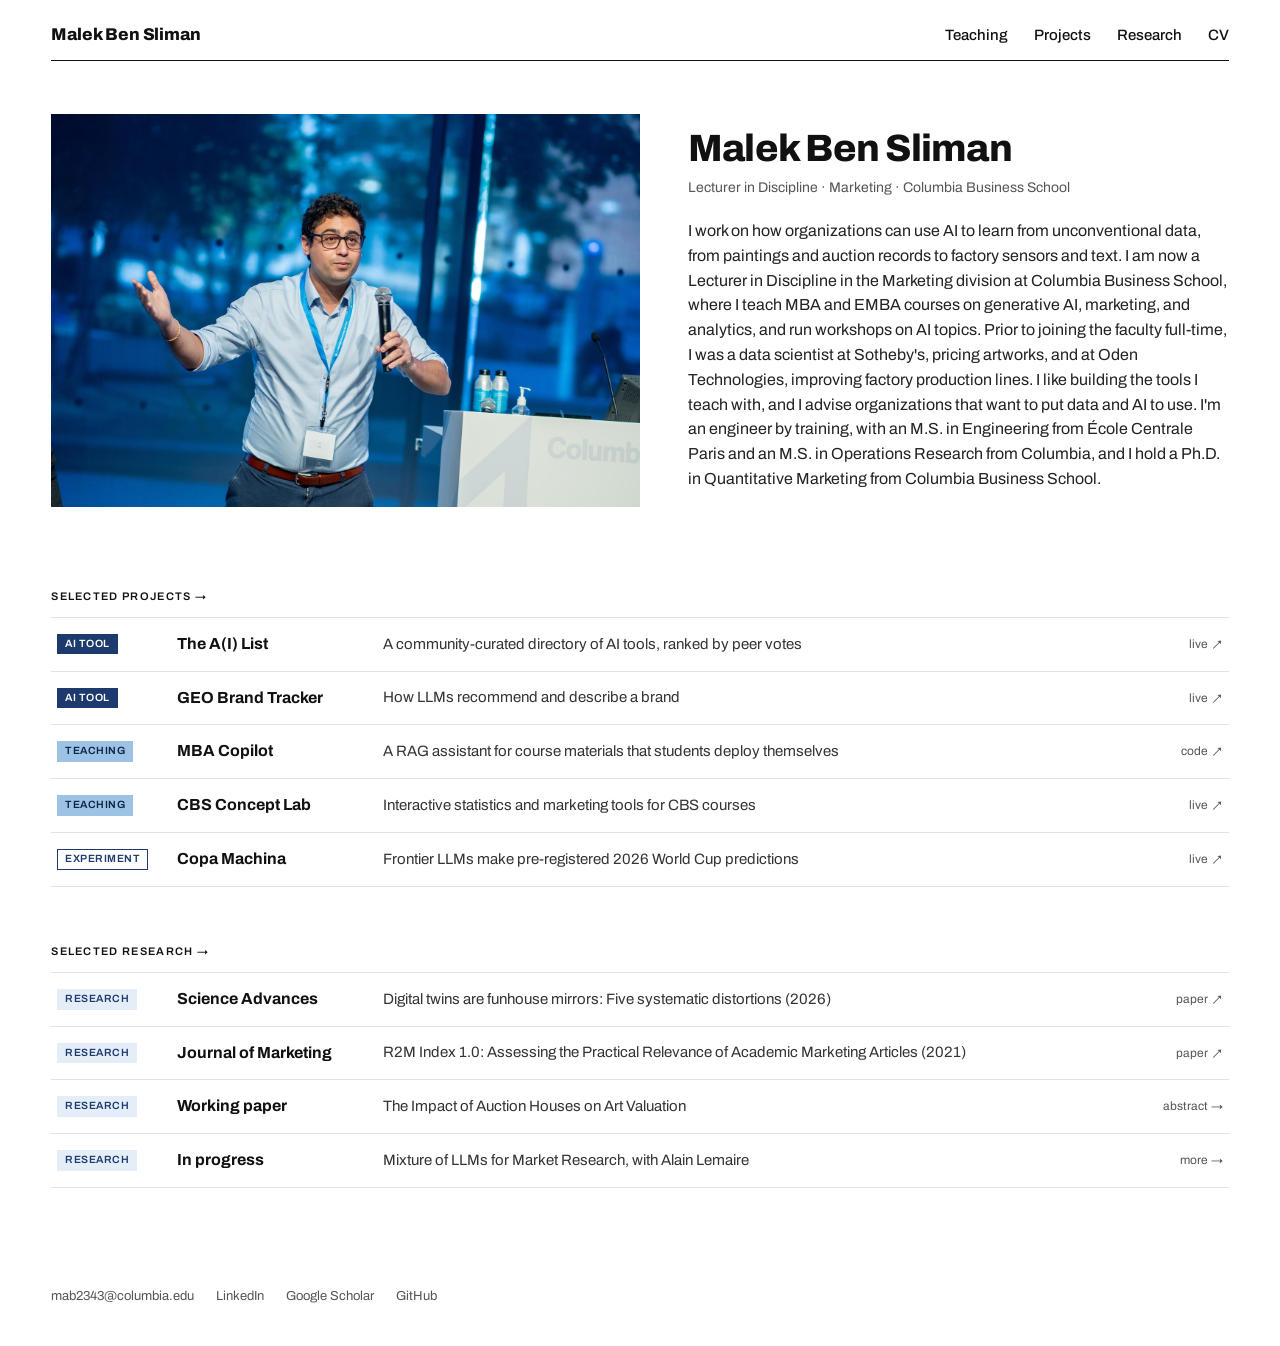
==== commit 77fe26cc: "Draw every arrow with the same glyph; tilt outbound ones Claude-Session: https://claude.ai/code/sess" ====
--- a/index.html
+++ b/index.html
@@ -14,7 +14,7 @@
   <link rel="preconnect" href="https://fonts.googleapis.com">
   <link rel="preconnect" href="https://fonts.gstatic.com" crossorigin>
   <link href="https://fonts.googleapis.com/css2?family=Archivo:wght@400;500;600;800&display=swap" rel="stylesheet">
-  <link rel="stylesheet" href="style.css?v=7">
+  <link rel="stylesheet" href="style.css?v=9">
 </head>
 <body>
   <header class="site-header">
@@ -40,14 +40,14 @@
     </section>
 
     <section id="projects">
-      <h2 class="label"><a href="projects.html">Selected projects <span aria-hidden="true">→</span></a></h2>
+      <h2 class="label"><a href="projects.html">Selected projects <span class="arrow" aria-hidden="true">→</span></a></h2>
       <ol class="projects">
         <li class="project">
           <a class="row" href="https://the-ai-list.io/" target="_blank" rel="noopener">
             <span class="tag tag-ai">AI tool</span>
             <span class="project-name">The A(I) List</span>
             <span class="project-desc">A community-curated directory of AI tools, ranked by peer votes</span>
-            <span class="project-go">live <span aria-hidden="true">↗</span></span>
+            <span class="project-go">live <span class="arrow arrow-out" aria-hidden="true">→</span></span>
           </a>
         </li>
         <li class="project">
@@ -55,7 +55,7 @@
             <span class="tag tag-ai">AI tool</span>
             <span class="project-name">GEO Brand Tracker</span>
             <span class="project-desc">How LLMs recommend and describe a brand</span>
-            <span class="project-go">live <span aria-hidden="true">↗</span></span>
+            <span class="project-go">live <span class="arrow arrow-out" aria-hidden="true">→</span></span>
           </a>
         </li>
         <li class="project">
@@ -63,7 +63,7 @@
             <span class="tag tag-teaching">Teaching</span>
             <span class="project-name">MBA Copilot</span>
             <span class="project-desc">A RAG assistant for course materials that students deploy themselves</span>
-            <span class="project-go">code <span aria-hidden="true">↗</span></span>
+            <span class="project-go">code <span class="arrow arrow-out" aria-hidden="true">→</span></span>
           </a>
         </li>
         <li class="project">
@@ -71,7 +71,7 @@
             <span class="tag tag-teaching">Teaching</span>
             <span class="project-name">CBS Concept Lab</span>
             <span class="project-desc">Interactive statistics and marketing tools for CBS courses</span>
-            <span class="project-go">live <span aria-hidden="true">↗</span></span>
+            <span class="project-go">live <span class="arrow arrow-out" aria-hidden="true">→</span></span>
           </a>
         </li>
         <li class="project">
@@ -79,21 +79,21 @@
             <span class="tag tag-experiment">Experiment</span>
             <span class="project-name">Copa Machina</span>
             <span class="project-desc">Frontier LLMs make pre-registered 2026 World Cup predictions</span>
-            <span class="project-go">live <span aria-hidden="true">↗</span></span>
+            <span class="project-go">live <span class="arrow arrow-out" aria-hidden="true">→</span></span>
           </a>
         </li>
       </ol>
     </section>
 
     <section id="research">
-      <h2 class="label"><a href="research.html">Selected research <span aria-hidden="true">→</span></a></h2>
+      <h2 class="label"><a href="research.html">Selected research <span class="arrow" aria-hidden="true">→</span></a></h2>
       <ol class="projects">
         <li class="project">
           <a class="row" href="https://doi.org/10.1126/sciadv.aeh8260" target="_blank" rel="noopener">
             <span class="tag tag-research">Research</span>
             <span class="project-name">Science Advances</span>
             <span class="project-desc">Digital twins are funhouse mirrors: Five systematic distortions (2026)</span>
-            <span class="project-go">paper <span aria-hidden="true">↗</span></span>
+            <span class="project-go">paper <span class="arrow arrow-out" aria-hidden="true">→</span></span>
           </a>
         </li>
         <li class="project">
@@ -101,7 +101,7 @@
             <span class="tag tag-research">Research</span>
             <span class="project-name">Journal of Marketing</span>
             <span class="project-desc">R2M Index 1.0: Assessing the Practical Relevance of Academic Marketing Articles (2021)</span>
-            <span class="project-go">paper <span aria-hidden="true">↗</span></span>
+            <span class="project-go">paper <span class="arrow arrow-out" aria-hidden="true">→</span></span>
           </a>
         </li>
         <li class="project">
@@ -109,7 +109,7 @@
             <span class="tag tag-research">Research</span>
             <span class="project-name">Working paper</span>
             <span class="project-desc">The Impact of Auction Houses on Art Valuation</span>
-            <span class="project-go">abstract <span aria-hidden="true">→</span></span>
+            <span class="project-go">abstract <span class="arrow" aria-hidden="true">→</span></span>
           </a>
         </li>
         <li class="project">
@@ -117,7 +117,7 @@
             <span class="tag tag-research">Research</span>
             <span class="project-name">In progress</span>
             <span class="project-desc">Mixture of LLMs for Market Research, with Alain Lemaire</span>
-            <span class="project-go">more <span aria-hidden="true">→</span></span>
+            <span class="project-go">more <span class="arrow" aria-hidden="true">→</span></span>
           </a>
         </li>
       </ol>
--- a/style.css
+++ b/style.css
@@ -30,6 +30,10 @@
 a:hover { text-decoration: underline; }
 
 h1, h2, h3, p { margin: 0; }
+
+/* One arrow glyph everywhere; links that leave the site tilt it up-right. */
+.arrow { display: inline-block; }
+.arrow-out { transform: rotate(-45deg); }
 
 .wrap {
   max-width: var(--wrap);
@@ -232,7 +236,7 @@
 /* ---------- Teaching: headshot ---------- */
 
 /* Small header like the homepage hero: headshot (uncropped) beside the title and intro line. */
-.page-head { display: grid; grid-template-columns: 300px 1fr; gap: 40px; align-items: center; margin-top: 40px; }
+.page-head { display: grid; grid-template-columns: 400px 1fr; gap: 40px; align-items: center; margin-top: 40px; }
 .page-head .page-title { margin-top: 0; }
 .page-head .lede { margin-top: 12px; }
 .headshot { width: 100%; height: auto; }
@@ -260,7 +264,7 @@
   .hero .role { font-size: 15px; }
   .hero .intro { font-size: 17px; }
   .page-title { font-size: 42px; }
-  .page-head { grid-template-columns: 360px 1fr; }
+  .page-head { grid-template-columns: 460px 1fr; }
   .project .row { grid-template-columns: 120px 230px 1fr 70px; padding-top: 16px; padding-bottom: 16px; }
   .project-desc { font-size: 16px; }
   .project-entry { grid-template-columns: 440px 1fr; gap: 40px; }
@@ -284,7 +288,7 @@
   .course, .pub, .entries li { grid-template-columns: 1fr; }
   .course > p:not(.meta), .pub > details, .entries .entry-text { grid-column: 1; grid-row: auto; margin-top: 10px; }
   .page-head { grid-template-columns: 1fr; gap: 20px; margin-top: 24px; }
-  .headshot { width: 240px; }
+  .headshot { width: 100%; max-width: 420px; }
 
   .project .row {
     grid-template-columns: auto 1fr auto;
